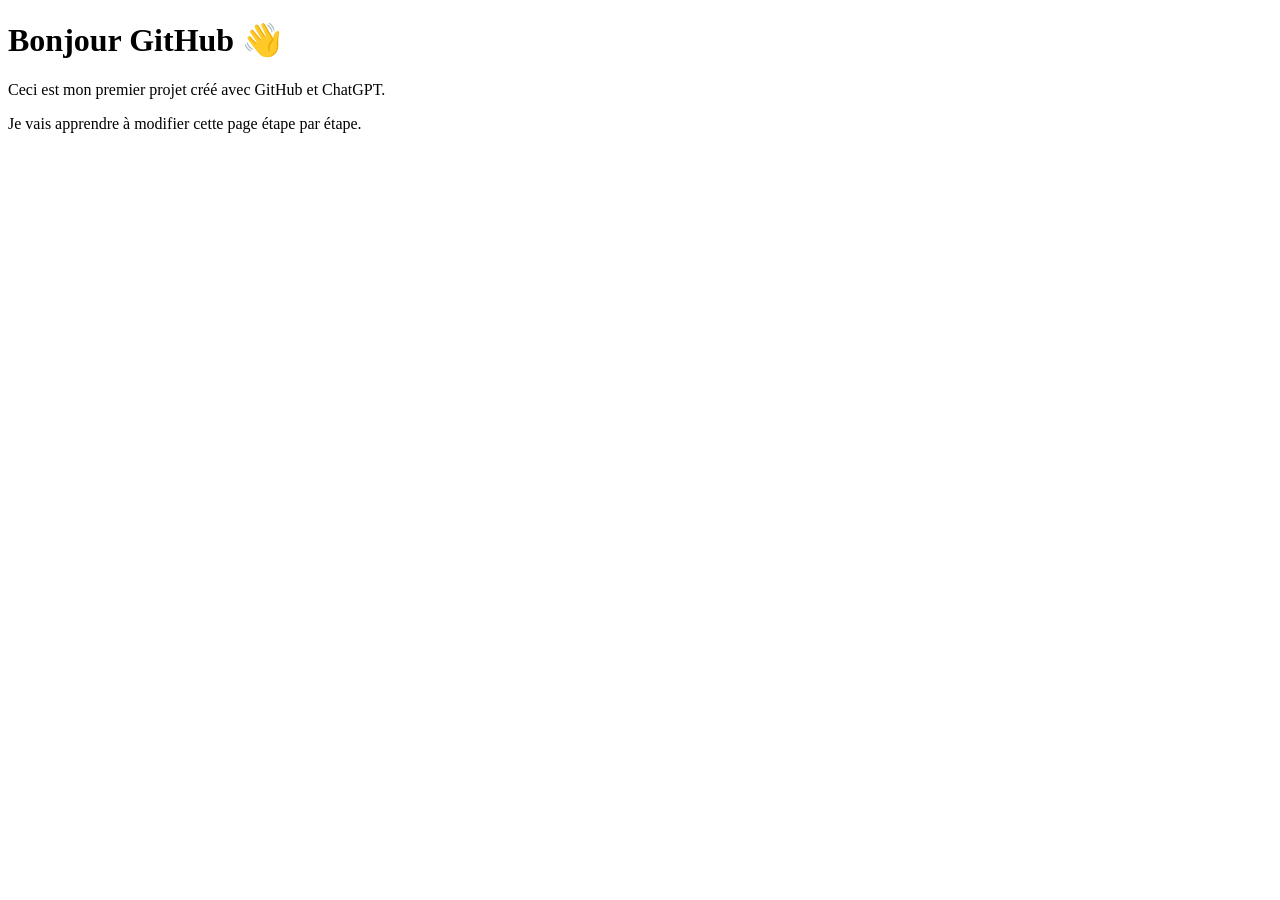
==== index.html @ f7b4e02f "Création de ma première page web" ====
<!DOCTYPE html>
<html lang="fr">
<head>
  <meta charset="UTF-8">
  <meta name="viewport" content="width=device-width, initial-scale=1.0">
  <title>Mon premier projet GitHub</title>
</head>
<body>
  <h1>Bonjour GitHub 👋</h1>
  <p>Ceci est mon premier projet créé avec GitHub et ChatGPT.</p>
  <p>Je vais apprendre à modifier cette page étape par étape.</p>
</body>
</html>
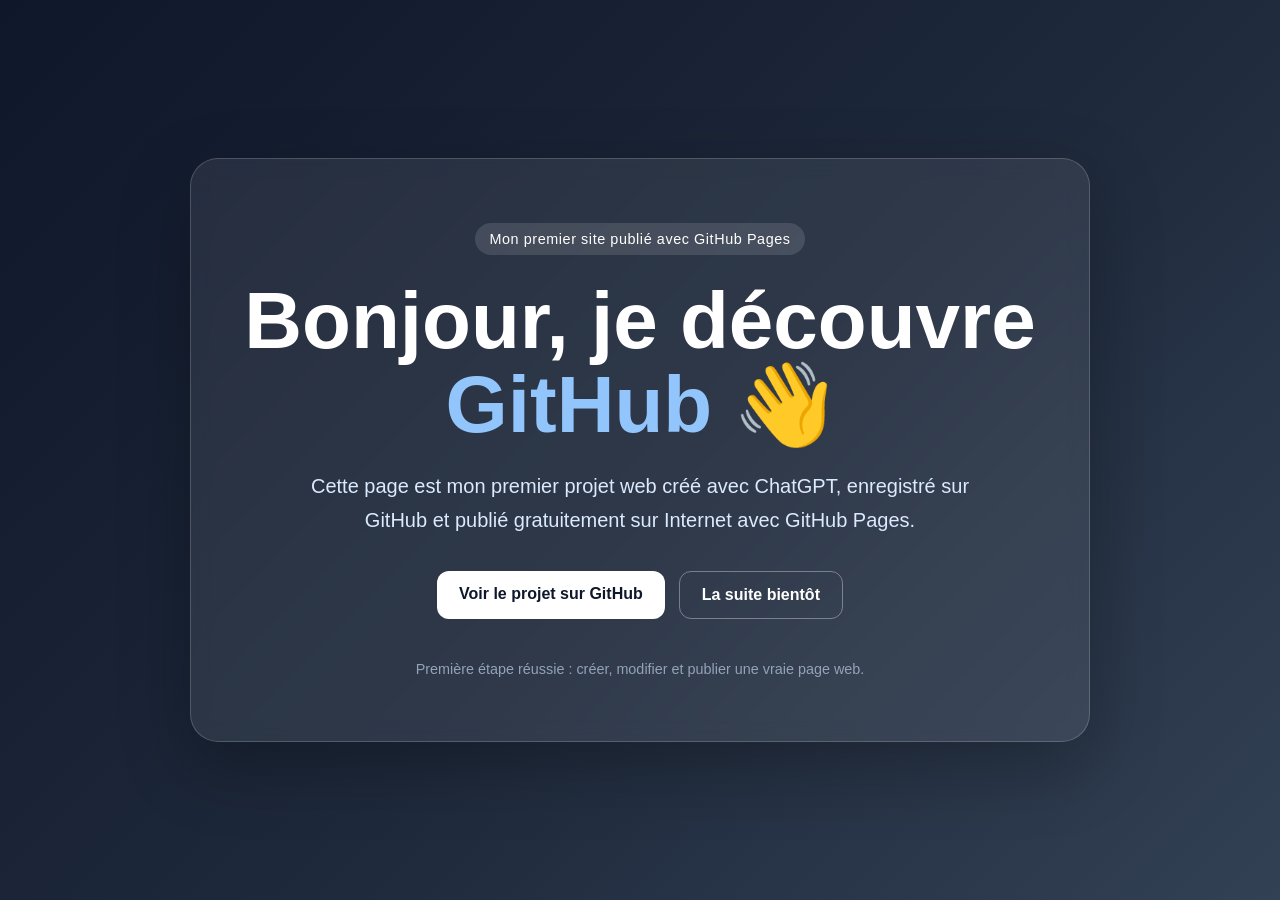
==== commit 4903d945: "Modernisation de la page d'accueil" ====
--- a/index.html
+++ b/index.html
@@ -4,10 +4,128 @@
   <meta charset="UTF-8">
   <meta name="viewport" content="width=device-width, initial-scale=1.0">
   <title>Mon premier projet GitHub</title>
+  <style>
+    * {
+      box-sizing: border-box;
+      margin: 0;
+      padding: 0;
+    }
+
+    body {
+      font-family: Arial, Helvetica, sans-serif;
+      min-height: 100vh;
+      background: linear-gradient(135deg, #0f172a, #1e293b 55%, #334155);
+      color: white;
+      display: flex;
+      align-items: center;
+      justify-content: center;
+      padding: 24px;
+    }
+
+    .card {
+      width: min(900px, 100%);
+      padding: 64px 48px;
+      border-radius: 28px;
+      background: rgba(255, 255, 255, 0.08);
+      border: 1px solid rgba(255, 255, 255, 0.18);
+      box-shadow: 0 24px 70px rgba(0, 0, 0, 0.28);
+      text-align: center;
+      backdrop-filter: blur(10px);
+    }
+
+    .badge {
+      display: inline-block;
+      margin-bottom: 24px;
+      padding: 8px 14px;
+      border-radius: 999px;
+      background: rgba(255, 255, 255, 0.12);
+      font-size: 0.9rem;
+      letter-spacing: 0.04em;
+    }
+
+    h1 {
+      font-size: clamp(2.4rem, 7vw, 5rem);
+      line-height: 1.05;
+      margin-bottom: 22px;
+    }
+
+    .accent {
+      color: #93c5fd;
+    }
+
+    p {
+      max-width: 680px;
+      margin: 0 auto;
+      font-size: clamp(1rem, 2.4vw, 1.25rem);
+      line-height: 1.7;
+      color: #dbeafe;
+    }
+
+    .actions {
+      margin-top: 34px;
+      display: flex;
+      gap: 14px;
+      justify-content: center;
+      flex-wrap: wrap;
+    }
+
+    .button {
+      display: inline-block;
+      padding: 14px 22px;
+      border-radius: 12px;
+      text-decoration: none;
+      font-weight: 700;
+      transition: transform 0.2s ease, opacity 0.2s ease;
+    }
+
+    .button:hover {
+      transform: translateY(-2px);
+      opacity: 0.92;
+    }
+
+    .primary {
+      background: white;
+      color: #0f172a;
+    }
+
+    .secondary {
+      color: white;
+      border: 1px solid rgba(255, 255, 255, 0.35);
+    }
+
+    .footer {
+      margin-top: 42px;
+      font-size: 0.9rem;
+      color: #94a3b8;
+    }
+
+    @media (max-width: 600px) {
+      .card {
+        padding: 44px 24px;
+        border-radius: 22px;
+      }
+    }
+  </style>
 </head>
 <body>
-  <h1>Bonjour GitHub 👋</h1>
-  <p>Ceci est mon premier projet créé avec GitHub et ChatGPT.</p>
-  <p>Je vais apprendre à modifier cette page étape par étape.</p>
+  <main class="card">
+    <div class="badge">Mon premier site publié avec GitHub Pages</div>
+
+    <h1>Bonjour, je découvre <span class="accent">GitHub</span> 👋</h1>
+
+    <p>
+      Cette page est mon premier projet web créé avec ChatGPT, enregistré sur GitHub
+      et publié gratuitement sur Internet avec GitHub Pages.
+    </p>
+
+    <div class="actions">
+      <a class="button primary" href="https://github.com/WillHaz/Mon-premier-projet-" target="_blank" rel="noopener noreferrer">Voir le projet sur GitHub</a>
+      <a class="button secondary" href="#suite">La suite bientôt</a>
+    </div>
+
+    <div class="footer" id="suite">
+      Première étape réussie : créer, modifier et publier une vraie page web.
+    </div>
+  </main>
 </body>
 </html>
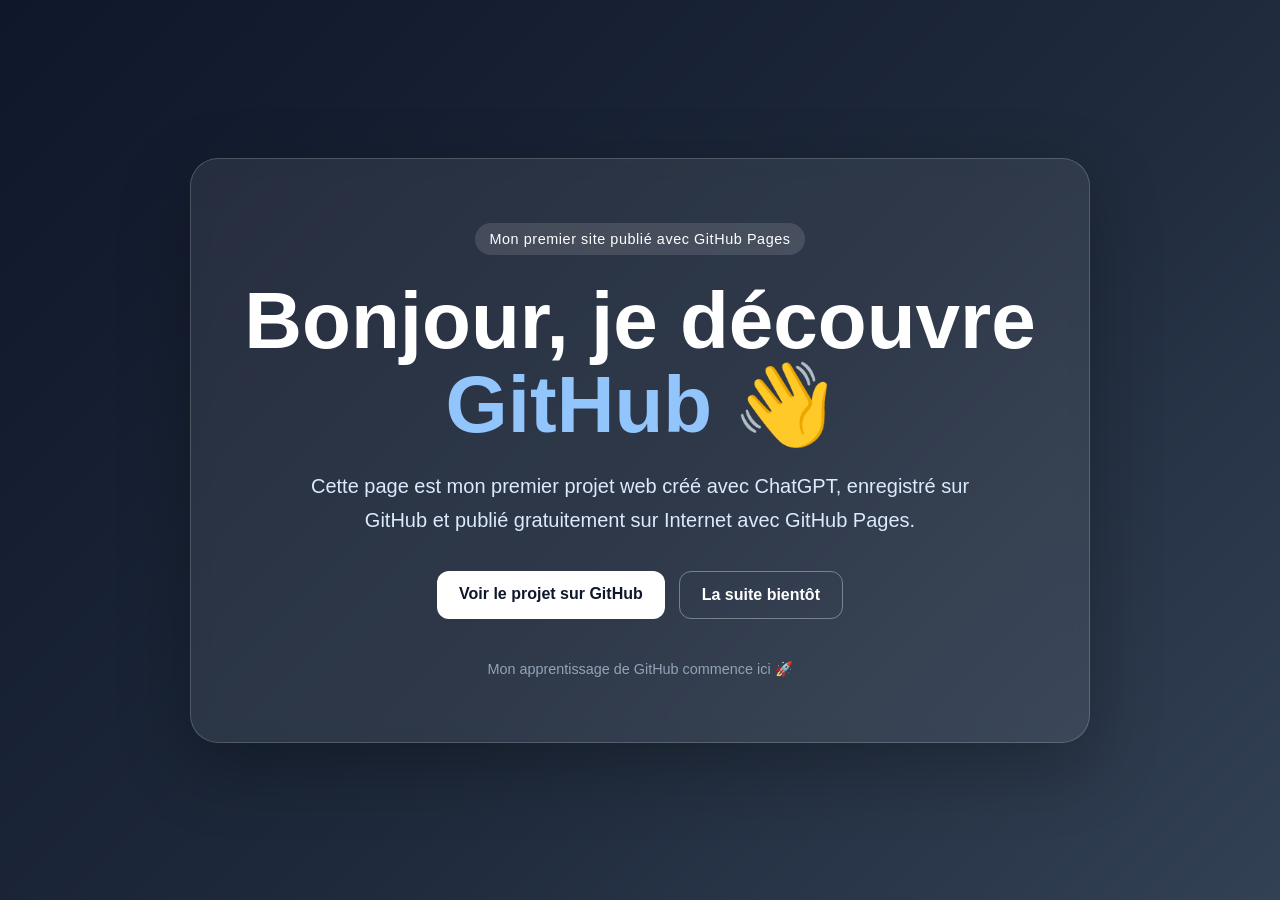
==== commit 2675238e: "Modification du texte de bas de page" ====
--- a/index.html
+++ b/index.html
@@ -124,7 +124,7 @@
     </div>
 
     <div class="footer" id="suite">
-      Première étape réussie : créer, modifier et publier une vraie page web.
+      Mon apprentissage de GitHub commence ici 🚀
     </div>
   </main>
 </body>
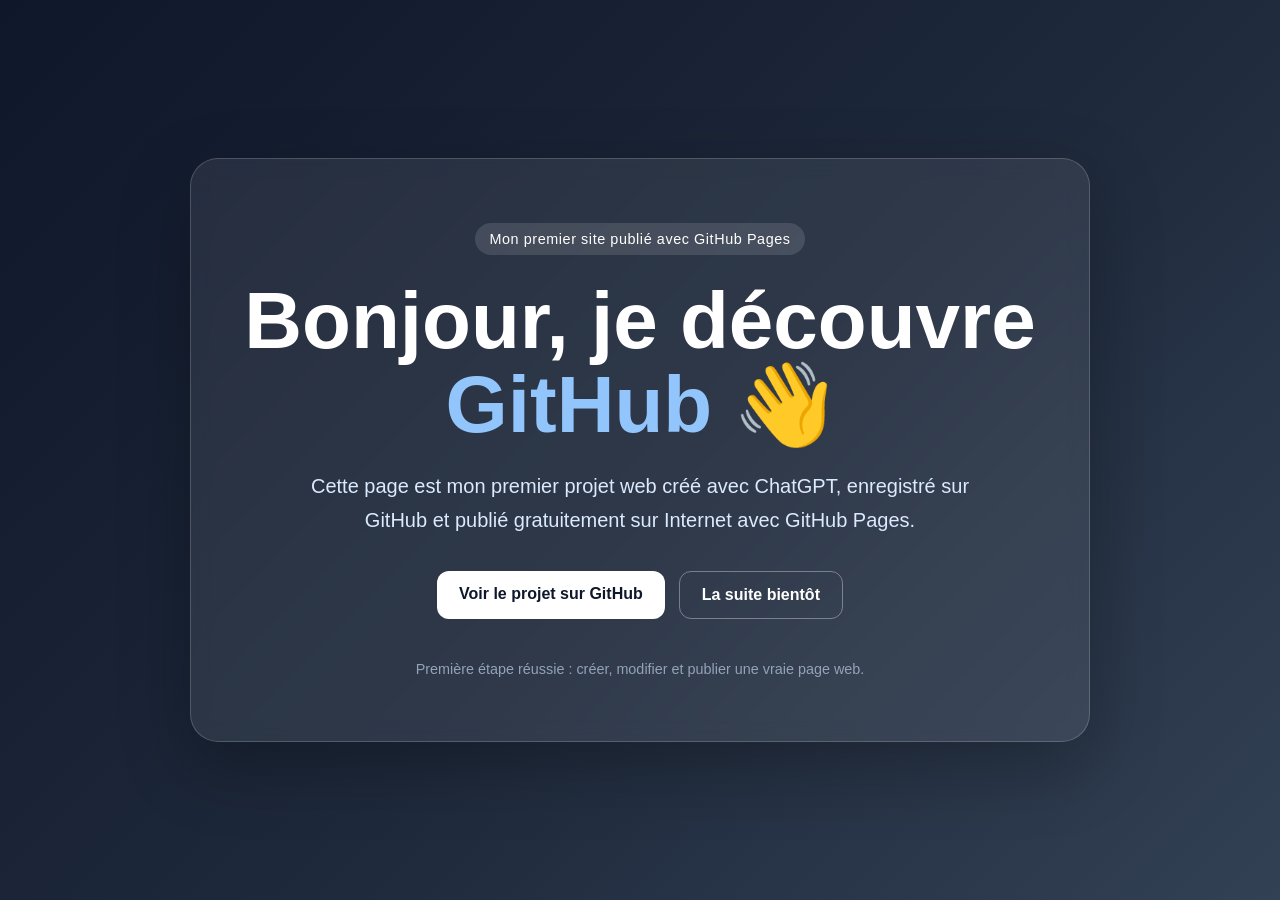
==== commit 65e3dd43: "Rétablissement de la version précédente du texte" ====
--- a/index.html
+++ b/index.html
@@ -124,7 +124,7 @@
     </div>
 
     <div class="footer" id="suite">
-      Mon apprentissage de GitHub commence ici 🚀
+      Première étape réussie : créer, modifier et publier une vraie page web.
     </div>
   </main>
 </body>
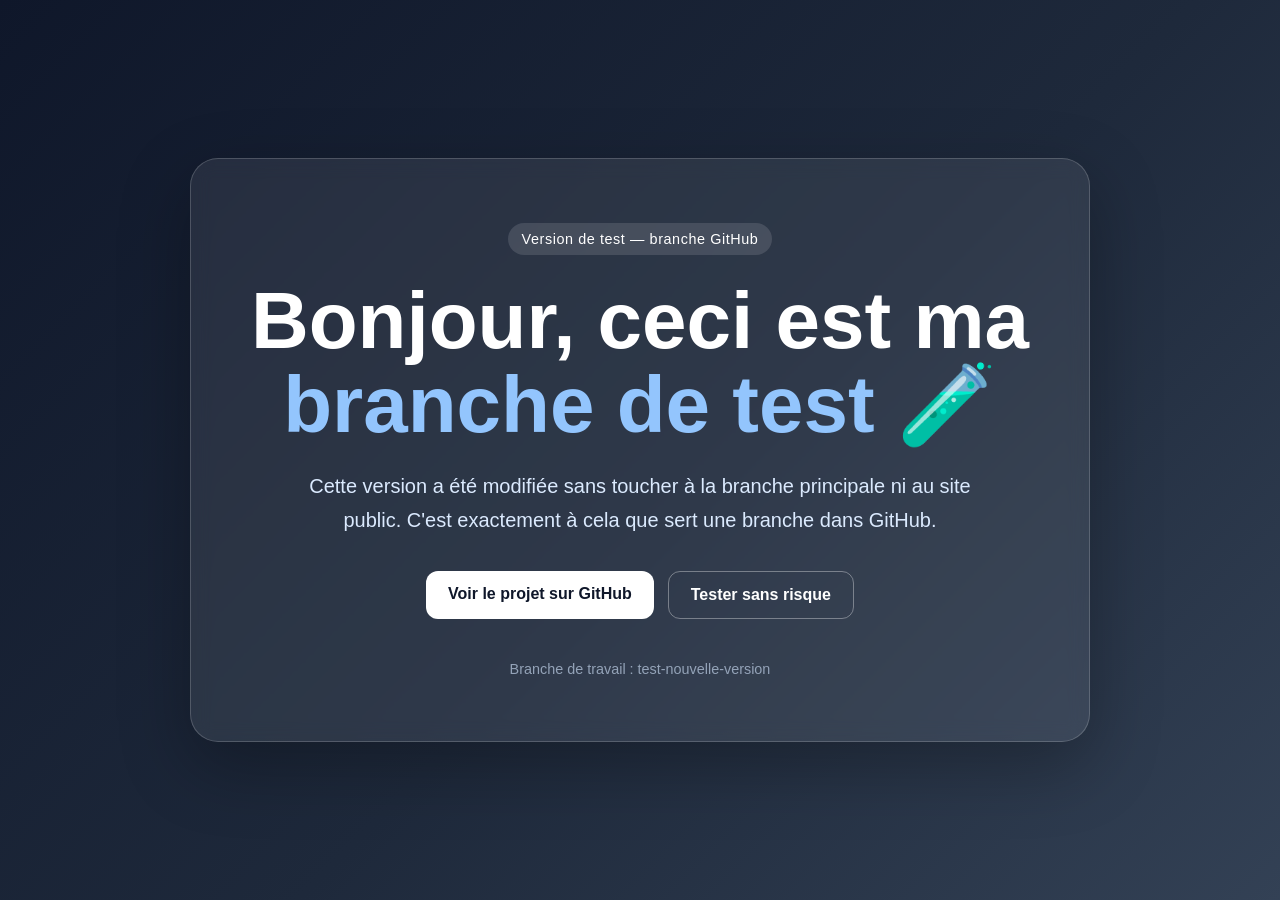
==== commit 63addd3d: "Création d'une version de test sur une branche" ====
--- a/index.html
+++ b/index.html
@@ -109,22 +109,22 @@
 </head>
 <body>
   <main class="card">
-    <div class="badge">Mon premier site publié avec GitHub Pages</div>
+    <div class="badge">Version de test — branche GitHub</div>
 
-    <h1>Bonjour, je découvre <span class="accent">GitHub</span> 👋</h1>
+    <h1>Bonjour, ceci est ma <span class="accent">branche de test</span> 🧪</h1>
 
     <p>
-      Cette page est mon premier projet web créé avec ChatGPT, enregistré sur GitHub
-      et publié gratuitement sur Internet avec GitHub Pages.
+      Cette version a été modifiée sans toucher à la branche principale ni au site public.
+      C'est exactement à cela que sert une branche dans GitHub.
     </p>
 
     <div class="actions">
       <a class="button primary" href="https://github.com/WillHaz/Mon-premier-projet-" target="_blank" rel="noopener noreferrer">Voir le projet sur GitHub</a>
-      <a class="button secondary" href="#suite">La suite bientôt</a>
+      <a class="button secondary" href="#suite">Tester sans risque</a>
     </div>
 
     <div class="footer" id="suite">
-      Première étape réussie : créer, modifier et publier une vraie page web.
+      Branche de travail : test-nouvelle-version
     </div>
   </main>
 </body>
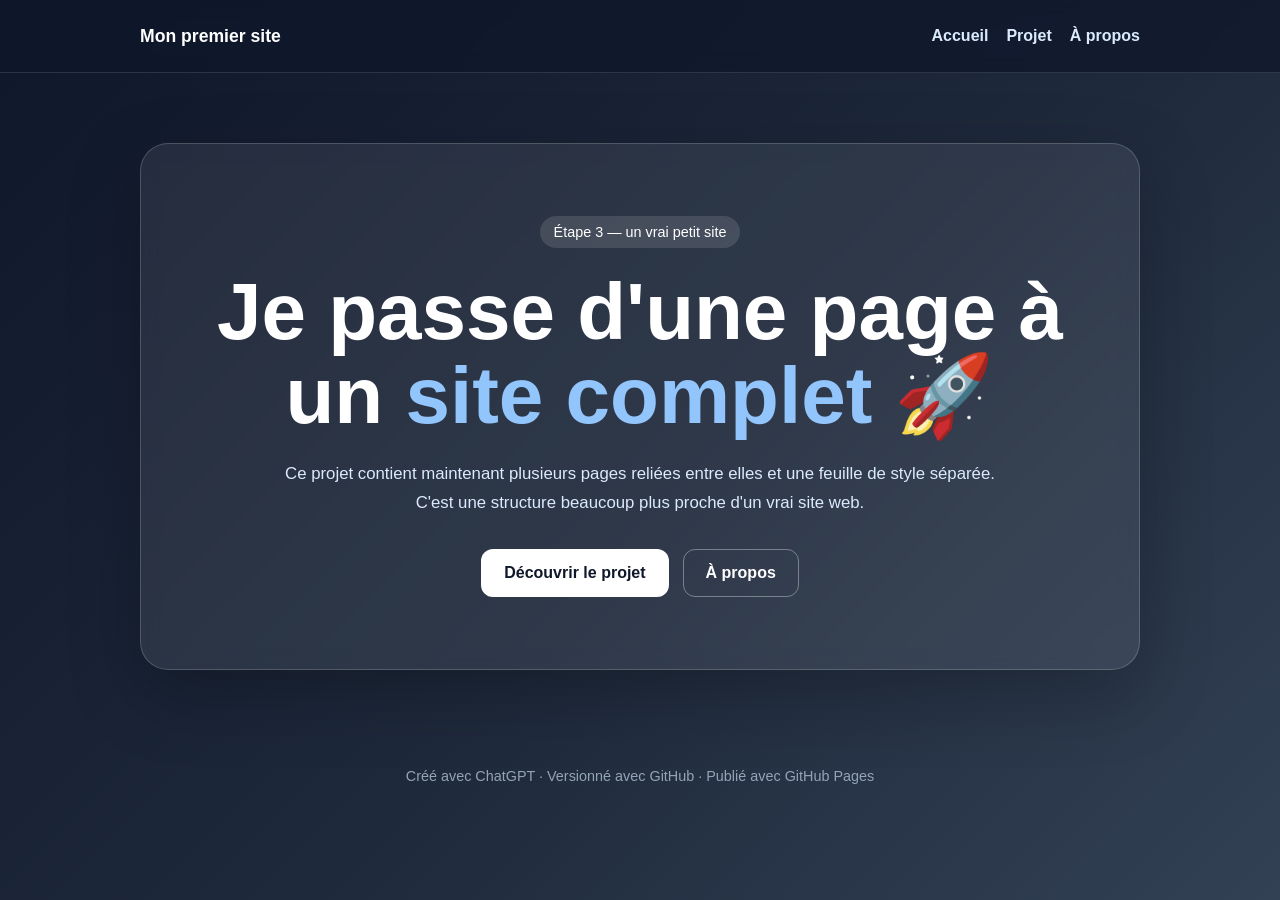
==== commit 5c3b60e0: "Transformation de l'accueil en site multi-pages" ====
--- a/index.html
+++ b/index.html
@@ -3,129 +3,39 @@
 <head>
   <meta charset="UTF-8">
   <meta name="viewport" content="width=device-width, initial-scale=1.0">
-  <title>Mon premier projet GitHub</title>
-  <style>
-    * {
-      box-sizing: border-box;
-      margin: 0;
-      padding: 0;
-    }
-
-    body {
-      font-family: Arial, Helvetica, sans-serif;
-      min-height: 100vh;
-      background: linear-gradient(135deg, #0f172a, #1e293b 55%, #334155);
-      color: white;
-      display: flex;
-      align-items: center;
-      justify-content: center;
-      padding: 24px;
-    }
-
-    .card {
-      width: min(900px, 100%);
-      padding: 64px 48px;
-      border-radius: 28px;
-      background: rgba(255, 255, 255, 0.08);
-      border: 1px solid rgba(255, 255, 255, 0.18);
-      box-shadow: 0 24px 70px rgba(0, 0, 0, 0.28);
-      text-align: center;
-      backdrop-filter: blur(10px);
-    }
-
-    .badge {
-      display: inline-block;
-      margin-bottom: 24px;
-      padding: 8px 14px;
-      border-radius: 999px;
-      background: rgba(255, 255, 255, 0.12);
-      font-size: 0.9rem;
-      letter-spacing: 0.04em;
-    }
-
-    h1 {
-      font-size: clamp(2.4rem, 7vw, 5rem);
-      line-height: 1.05;
-      margin-bottom: 22px;
-    }
-
-    .accent {
-      color: #93c5fd;
-    }
-
-    p {
-      max-width: 680px;
-      margin: 0 auto;
-      font-size: clamp(1rem, 2.4vw, 1.25rem);
-      line-height: 1.7;
-      color: #dbeafe;
-    }
-
-    .actions {
-      margin-top: 34px;
-      display: flex;
-      gap: 14px;
-      justify-content: center;
-      flex-wrap: wrap;
-    }
-
-    .button {
-      display: inline-block;
-      padding: 14px 22px;
-      border-radius: 12px;
-      text-decoration: none;
-      font-weight: 700;
-      transition: transform 0.2s ease, opacity 0.2s ease;
-    }
-
-    .button:hover {
-      transform: translateY(-2px);
-      opacity: 0.92;
-    }
-
-    .primary {
-      background: white;
-      color: #0f172a;
-    }
-
-    .secondary {
-      color: white;
-      border: 1px solid rgba(255, 255, 255, 0.35);
-    }
-
-    .footer {
-      margin-top: 42px;
-      font-size: 0.9rem;
-      color: #94a3b8;
-    }
-
-    @media (max-width: 600px) {
-      .card {
-        padding: 44px 24px;
-        border-radius: 22px;
-      }
-    }
-  </style>
+  <title>Mon premier vrai site</title>
+  <link rel="stylesheet" href="styles.css">
 </head>
 <body>
-  <main class="card">
-    <div class="badge">Version de test — branche GitHub</div>
+  <header>
+    <div class="container">
+      <nav>
+        <a class="brand" href="index.html">Mon premier site</a>
+        <div class="nav-links">
+          <a href="index.html">Accueil</a>
+          <a href="projet.html">Projet</a>
+          <a href="a-propos.html">À propos</a>
+        </div>
+      </nav>
+    </div>
+  </header>
 
-    <h1>Bonjour, ceci est ma <span class="accent">branche de test</span> 🧪</h1>
+  <main class="container">
+    <section class="hero">
+      <div class="badge">Étape 3 — un vrai petit site</div>
+      <h1>Je passe d'une page à un <span class="accent">site complet</span> 🚀</h1>
+      <p>
+        Ce projet contient maintenant plusieurs pages reliées entre elles et une feuille de style séparée.
+        C'est une structure beaucoup plus proche d'un vrai site web.
+      </p>
 
-    <p>
-      Cette version a été modifiée sans toucher à la branche principale ni au site public.
-      C'est exactement à cela que sert une branche dans GitHub.
-    </p>
+      <div class="actions">
+        <a class="button primary" href="projet.html">Découvrir le projet</a>
+        <a class="button" href="a-propos.html">À propos</a>
+      </div>
+    </section>
+  </main>
 
-    <div class="actions">
-      <a class="button primary" href="https://github.com/WillHaz/Mon-premier-projet-" target="_blank" rel="noopener noreferrer">Voir le projet sur GitHub</a>
-      <a class="button secondary" href="#suite">Tester sans risque</a>
-    </div>
-
-    <div class="footer" id="suite">
-      Branche de travail : test-nouvelle-version
-    </div>
-  </main>
+  <footer>Créé avec ChatGPT · Versionné avec GitHub · Publié avec GitHub Pages</footer>
 </body>
 </html>
--- a/styles.css
+++ b/styles.css
@@ -0,0 +1,172 @@
+* {
+  box-sizing: border-box;
+  margin: 0;
+  padding: 0;
+}
+
+body {
+  font-family: Arial, Helvetica, sans-serif;
+  min-height: 100vh;
+  background: linear-gradient(135deg, #0f172a, #1e293b 55%, #334155);
+  color: white;
+}
+
+.container {
+  width: min(1000px, calc(100% - 40px));
+  margin: 0 auto;
+}
+
+header {
+  border-bottom: 1px solid rgba(255, 255, 255, 0.12);
+  background: rgba(15, 23, 42, 0.72);
+  backdrop-filter: blur(10px);
+  position: sticky;
+  top: 0;
+}
+
+nav {
+  min-height: 72px;
+  display: flex;
+  align-items: center;
+  justify-content: space-between;
+  gap: 20px;
+}
+
+.brand {
+  color: white;
+  text-decoration: none;
+  font-weight: 800;
+  font-size: 1.1rem;
+}
+
+.nav-links {
+  display: flex;
+  gap: 18px;
+  flex-wrap: wrap;
+}
+
+.nav-links a {
+  color: #dbeafe;
+  text-decoration: none;
+  font-weight: 600;
+}
+
+.nav-links a:hover {
+  color: white;
+}
+
+main {
+  padding: 70px 0;
+}
+
+.hero,
+.panel {
+  background: rgba(255, 255, 255, 0.08);
+  border: 1px solid rgba(255, 255, 255, 0.18);
+  border-radius: 28px;
+  box-shadow: 0 24px 70px rgba(0, 0, 0, 0.25);
+  backdrop-filter: blur(10px);
+}
+
+.hero {
+  padding: 72px 52px;
+  text-align: center;
+}
+
+.panel {
+  padding: 42px;
+}
+
+.badge {
+  display: inline-block;
+  margin-bottom: 22px;
+  padding: 8px 14px;
+  border-radius: 999px;
+  background: rgba(255, 255, 255, 0.12);
+  font-size: 0.9rem;
+}
+
+h1 {
+  font-size: clamp(2.4rem, 7vw, 5rem);
+  line-height: 1.05;
+  margin-bottom: 22px;
+}
+
+h2 {
+  font-size: 1.8rem;
+  margin-bottom: 16px;
+}
+
+.accent {
+  color: #93c5fd;
+}
+
+p,
+li {
+  color: #dbeafe;
+  line-height: 1.7;
+  font-size: 1.05rem;
+}
+
+.hero p {
+  max-width: 720px;
+  margin: 0 auto;
+}
+
+.actions {
+  margin-top: 32px;
+  display: flex;
+  justify-content: center;
+  gap: 14px;
+  flex-wrap: wrap;
+}
+
+.button {
+  display: inline-block;
+  padding: 14px 22px;
+  border-radius: 12px;
+  text-decoration: none;
+  font-weight: 700;
+  border: 1px solid rgba(255, 255, 255, 0.35);
+  color: white;
+}
+
+.button.primary {
+  background: white;
+  color: #0f172a;
+}
+
+.grid {
+  display: grid;
+  grid-template-columns: repeat(2, minmax(0, 1fr));
+  gap: 22px;
+}
+
+ul {
+  padding-left: 22px;
+}
+
+footer {
+  padding: 28px 0 40px;
+  text-align: center;
+  color: #94a3b8;
+  font-size: 0.9rem;
+}
+
+@media (max-width: 700px) {
+  nav {
+    align-items: flex-start;
+    flex-direction: column;
+    padding: 18px 0;
+  }
+
+  .hero,
+  .panel {
+    padding: 38px 24px;
+    border-radius: 22px;
+  }
+
+  .grid {
+    grid-template-columns: 1fr;
+  }
+}
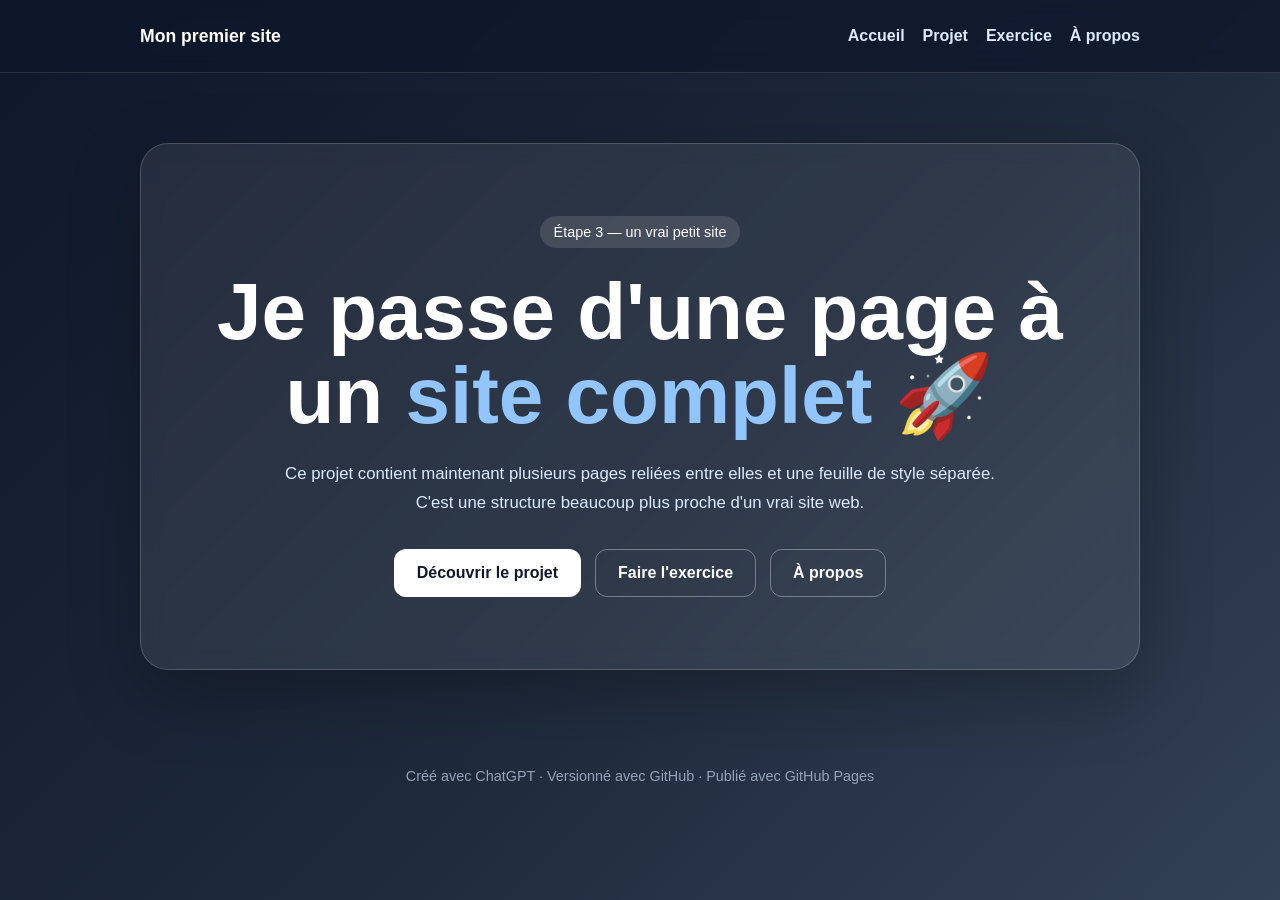
==== commit 9f32d609: "Ajout du lien Exercice dans le menu" ====
--- a/index.html
+++ b/index.html
@@ -14,6 +14,7 @@
         <div class="nav-links">
           <a href="index.html">Accueil</a>
           <a href="projet.html">Projet</a>
+          <a href="exercice.html">Exercice</a>
           <a href="a-propos.html">À propos</a>
         </div>
       </nav>
@@ -31,6 +32,7 @@
 
       <div class="actions">
         <a class="button primary" href="projet.html">Découvrir le projet</a>
+        <a class="button" href="exercice.html">Faire l'exercice</a>
         <a class="button" href="a-propos.html">À propos</a>
       </div>
     </section>
